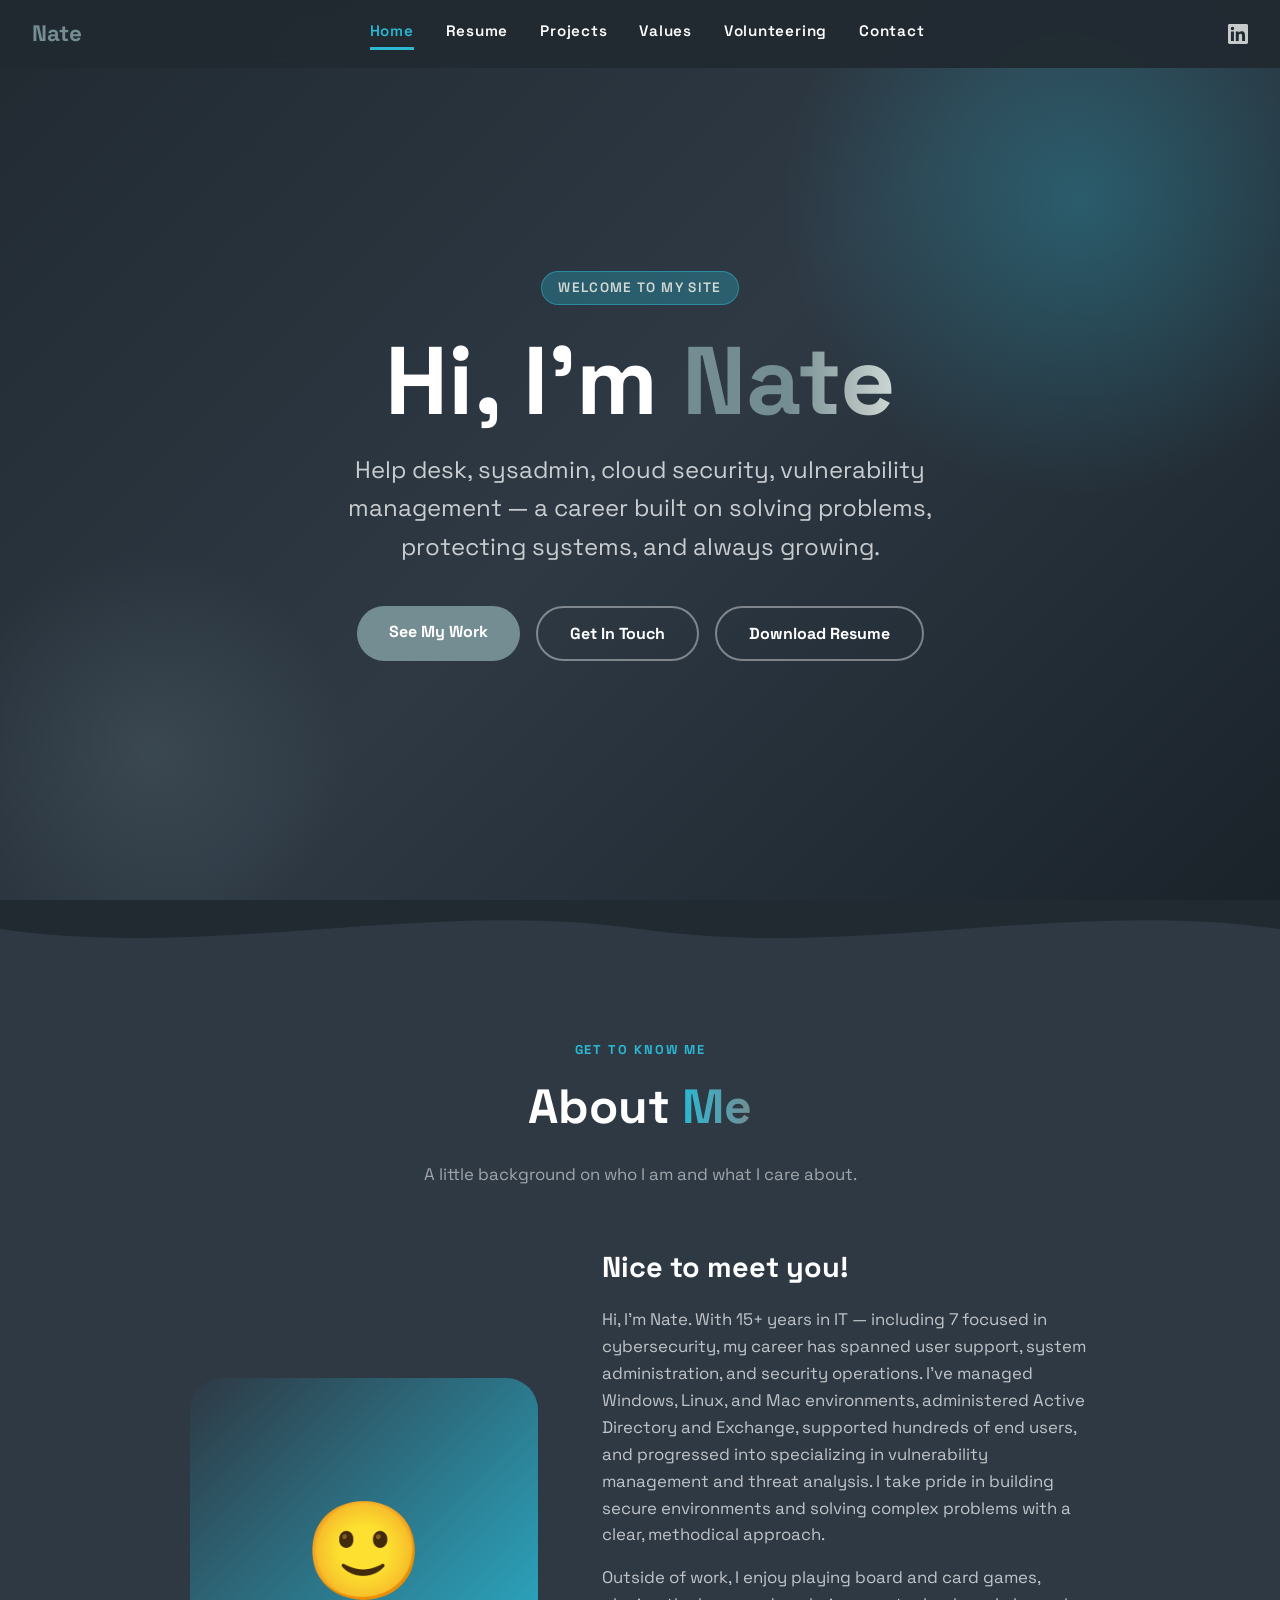
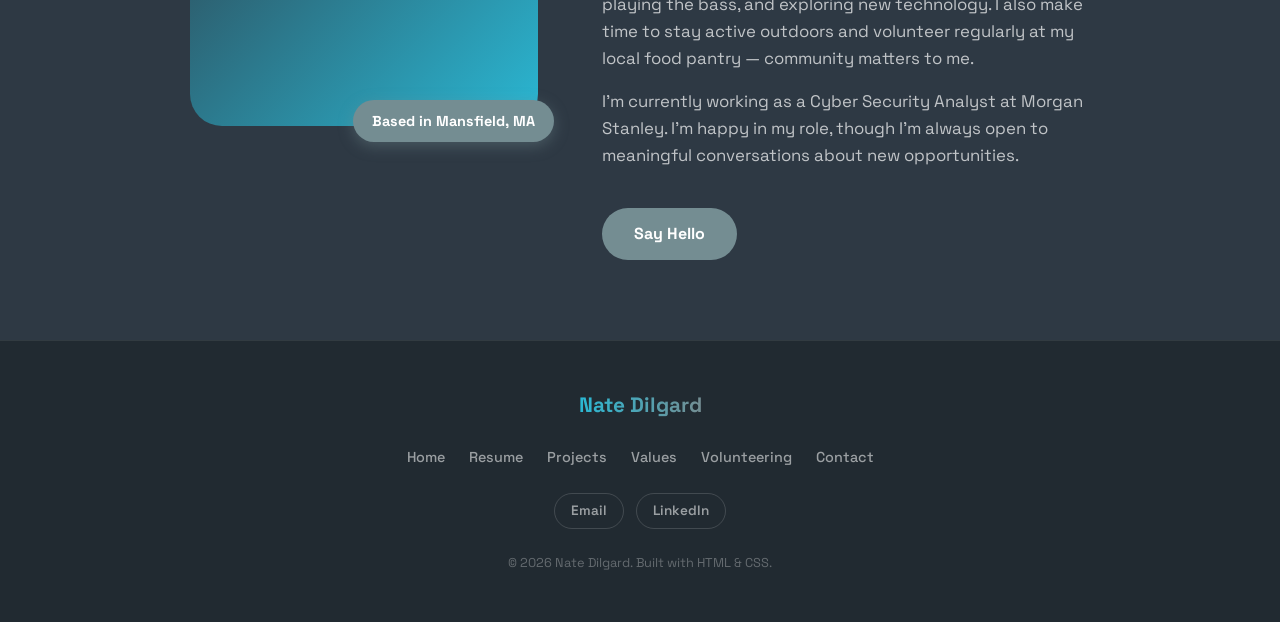
==== index.html @ 58380c32 "Initial commit: personal website Static site (HTML/CSS/JS) with AWS S3 + CloudFront deployment via C" ====
<!DOCTYPE html>
<html lang="en">
<head>
  <meta charset="UTF-8" />
  <meta name="viewport" content="width=device-width, initial-scale=1.0" />
  <title>Nate Dilgard — Personal Website</title>
  <meta name="description" content="Nate Dilgard — Cybersecurity professional with 15+ years in IT and 7 in security. Specializing in vulnerability management, cloud security, and incident response. Based in Mansfield, MA." />
  <meta property="og:type" content="website" />
  <meta property="og:title" content="Nate Dilgard — Cybersecurity Professional" />
  <meta property="og:description" content="15+ years in IT and cybersecurity. Vulnerability management, cloud security, and incident response specialist based in Mansfield, MA." />
  <link rel="icon" type="image/svg+xml" href="favicon.svg" />
  <link rel="stylesheet" href="styles.css" />
</head>
<body>

  <nav>
    <a href="index.html" class="nav-logo">Nate</a>
    <ul class="nav-links">
      <li><a href="index.html" class="active">Home</a></li>
      <li><a href="resume.html">Resume</a></li>
      <li><a href="projects.html">Projects</a></li>
      <li><a href="values.html">Values</a></li>
      <li><a href="volunteering.html">Volunteering</a></li>
      <li><a href="contact.html">Contact</a></li>
    </ul>
    <a href="https://www.linkedin.com/in/nate-dilgard-48466a14/" class="nav-linkedin" target="_blank" rel="noopener noreferrer">
      <svg xmlns="http://www.w3.org/2000/svg" viewBox="0 0 24 24" width="20" height="20" fill="currentColor"><path d="M20.447 20.452h-3.554v-5.569c0-1.328-.027-3.037-1.852-3.037-1.853 0-2.136 1.445-2.136 2.939v5.667H9.351V9h3.414v1.561h.046c.477-.9 1.637-1.85 3.37-1.85 3.601 0 4.267 2.37 4.267 5.455v6.286zM5.337 7.433a2.062 2.062 0 0 1-2.063-2.065 2.064 2.064 0 1 1 2.063 2.065zm1.782 13.019H3.555V9h3.564v11.452zM22.225 0H1.771C.792 0 0 .774 0 1.729v20.542C0 23.227.792 24 1.771 24h20.451C23.2 24 24 23.227 24 22.271V1.729C24 .774 23.2 0 22.222 0h.003z"/></svg>
    </a>
    <button class="nav-hamburger" aria-label="Toggle menu">
      <span></span><span></span><span></span>
    </button>
  </nav>

  <!-- ===================== HERO ===================== -->
  <section id="hero">
    <span class="hero-tag">Welcome to my site</span>

    <h1 class="hero-name">
      Hi, I'm <span>Nate</span>
    </h1>

    <p class="hero-tagline">
      Help desk, sysadmin, cloud security, vulnerability management — a career built on solving problems, protecting systems, and always growing.
    </p>

    <div class="hero-buttons">
      <a href="projects.html" class="btn btn-primary">See My Work</a>
      <a href="contact.html" class="btn btn-secondary">Get In Touch</a>
      <a href="Files/Nathan_Dilgard_Resume.pdf" download class="btn btn-secondary">Download Resume</a>
    </div>
  </section>

  <div class="wave-divider">
    <svg viewBox="0 0 1440 70" preserveAspectRatio="none" xmlns="http://www.w3.org/2000/svg">
      <path d="M0,35 C240,70 480,0 720,35 C960,70 1200,0 1440,35 L1440,70 L0,70 Z" fill="#2E3944"/>
    </svg>
  </div>

  <!-- ===================== ABOUT ===================== -->
  <section id="about">
    <p class="section-label">Get to know me</p>
    <h2 class="section-title">About <span>Me</span></h2>
    <p class="section-subtitle">A little background on who I am and what I care about.</p>

    <div class="about-grid">
      <div class="about-avatar-wrap">
        <div class="about-avatar">🙂</div>
        <div class="about-badge">Based in Mansfield, MA</div>
      </div>

      <div class="about-text">
        <h3>Nice to meet you!</h3>

        <p>
          Hi, I'm Nate. With 15+ years in IT — including 7 focused in cybersecurity, my career has spanned
          user support, system administration, and security operations. I've managed Windows,
          Linux, and Mac environments, administered Active Directory and Exchange, supported
          hundreds of end users, and progressed into specializing in vulnerability management
          and threat analysis. I take pride in building secure environments and solving complex
          problems with a clear, methodical approach.
        </p>
        <p>
          Outside of work, I enjoy playing board and card games, playing the bass, and exploring new
          technology. I also make time to stay active outdoors and volunteer regularly at my
          local food pantry — community matters to me.
        </p>
        <p>
          I'm currently working as a Cyber Security Analyst at Morgan Stanley. I'm happy in
          my role, though I'm always open to meaningful conversations about new opportunities.
        </p>

        <a href="contact.html" class="btn btn-primary" style="margin-top:1.5rem;">Say Hello</a>
      </div>
    </div>
  </section>

  <button class="back-to-top" id="back-to-top" aria-label="Back to top">↑</button>

  <footer>
    <div class="footer-content">
      <a href="index.html" class="footer-brand">Nate Dilgard</a>
      <nav class="footer-nav">
        <a href="index.html">Home</a>
        <a href="resume.html">Resume</a>
        <a href="projects.html">Projects</a>
        <a href="values.html">Values</a>
        <a href="volunteering.html">Volunteering</a>
        <a href="contact.html">Contact</a>
      </nav>
      <div class="footer-social">
        <a href="mailto:ndilgard@gmail.com">Email</a>
        <a href="https://www.linkedin.com/in/nate-dilgard-48466a14/" target="_blank" rel="noopener noreferrer">LinkedIn</a>
      </div>
      <p class="footer-copy">© 2026 Nate Dilgard. Built with HTML &amp; CSS.</p>
    </div>
  </footer>

  <script src="main.js"></script>
</body>
</html>
---- styles.css ----
@import url('https://fonts.googleapis.com/css2?family=Space+Grotesk:wght@300;400;500;600;700&display=swap');

/* ===== BASE ===== */
*, *::before, *::after {
  box-sizing: border-box;
  margin: 0;
  padding: 0;
}

:root {
  --purple:  #2ab8d4;  /* bright teal — primary accent */
  --pink:    #748D92;  /* muted slate    — secondary accent */
  --orange:  #748D92;  /* muted slate    — same as pink */
  --yellow:  #D3D9D4;  /* light gray-green — highlight */
  --dark:    #212A31;  /* very dark blue-gray — backgrounds & text */
  --mid:     #2E3944;  /* dark blue-gray  — gradient midpoints */
  --light:   #f0f2f1;  /* near-white gray-green — page background */
  --surface: #dde0de;  /* soft gray-green — card surfaces */
  --gray:    #6b7280;
  --white:   #ffffff;
}

html {
  scroll-behavior: smooth;
}

body {
  font-family: 'Space Grotesk', system-ui, sans-serif;
  background: var(--dark);
  color: var(--yellow);
  line-height: 1.6;
}

/* ===== PAGE TRANSITION ===== */
body {
  animation: pageFadeIn 0.3s ease;
}

@keyframes pageFadeIn {
  from { opacity: 0; transform: translateY(8px); }
  to   { opacity: 1; transform: translateY(0); }
}

body.page-exit {
  opacity: 0;
  transform: translateY(-8px);
  transition: opacity 0.25s ease, transform 0.25s ease;
}

/* ===== WAVE DIVIDER ===== */
.wave-divider {
  width: 100%;
  overflow: hidden;
  line-height: 0;
  margin-top: -2px;
  background: var(--dark);
}

.wave-divider svg {
  display: block;
  width: 100%;
}

/* ===== LINKEDIN NAV ===== */
.nav-linkedin {
  color: var(--white);
  opacity: 0.75;
  display: flex;
  align-items: center;
  transition: opacity 0.2s, transform 0.2s;
  margin-left: 1rem;
}

.nav-linkedin:hover {
  opacity: 1;
  transform: translateY(-2px);
}

/* ===== ICON COLORS ===== */
.skill-icon i {
  color: var(--purple);
}

/* ===== SCROLL REVEAL ===== */
.reveal {
  opacity: 0;
  transform: translateY(25px);
  transition: opacity 0.6s ease, transform 0.6s ease;
}

.reveal.visible {
  opacity: 1;
  transform: translateY(0);
}

/* ===== NAV ===== */
nav {
  position: fixed;
  top: 0;
  width: 100%;
  background: rgba(33, 42, 49, 0.95);
  backdrop-filter: blur(8px);
  padding: 1rem 2rem;
  display: flex;
  justify-content: space-between;
  align-items: center;
  z-index: 100;
}

.nav-logo {
  font-size: 1.4rem;
  font-weight: 800;
  background: linear-gradient(90deg, var(--pink), var(--orange));
  -webkit-background-clip: text;
  -webkit-text-fill-color: transparent;
  background-clip: text;
  text-decoration: none;
}

.nav-links {
  display: flex;
  gap: 2rem;
  list-style: none;
}

.nav-links a {
  display: inline-block;
  color: var(--white);
  text-decoration: none;
  font-weight: 600;
  font-size: 0.95rem;
  letter-spacing: 0.05em;
  transition: color 0.2s;
}

.nav-links a:hover {
  color: var(--yellow);
}

.nav-links a.active {
  color: var(--purple) !important;
  border-bottom: 3px solid var(--purple) !important;
  padding-bottom: 4px !important;
}

/* ===== HERO ===== */
#hero {
  min-height: 100vh;
  background: linear-gradient(135deg, var(--dark) 0%, var(--mid) 50%, #1a232a 100%);
  display: flex;
  flex-direction: column;
  align-items: center;
  justify-content: center;
  text-align: center;
  padding: 6rem 2rem 4rem;
  position: relative;
  overflow: hidden;
}

#hero::before {
  content: '';
  position: absolute;
  width: 600px;
  height: 600px;
  border-radius: 50%;
  background: radial-gradient(circle, rgba(42,184,212,0.3) 0%, transparent 70%);
  top: -100px;
  right: -100px;
}

#hero::after {
  content: '';
  position: absolute;
  width: 400px;
  height: 400px;
  border-radius: 50%;
  background: radial-gradient(circle, rgba(116,141,146,0.2) 0%, transparent 70%);
  bottom: -50px;
  left: -50px;
}

.hero-tag {
  display: inline-block;
  background: rgba(42,184,212,0.3);
  border: 1px solid rgba(42,184,212,0.5);
  color: var(--yellow);
  padding: 0.35rem 1rem;
  border-radius: 999px;
  font-size: 0.85rem;
  font-weight: 600;
  letter-spacing: 0.1em;
  text-transform: uppercase;
  margin-bottom: 1.5rem;
}

.hero-name {
  font-size: clamp(3rem, 8vw, 6rem);
  font-weight: 900;
  color: var(--white);
  line-height: 1.1;
  margin-bottom: 1rem;
}

.hero-name span {
  background: linear-gradient(90deg, var(--pink), var(--orange), var(--yellow));
  -webkit-background-clip: text;
  -webkit-text-fill-color: transparent;
  background-clip: text;
}

.hero-tagline {
  font-size: clamp(1.1rem, 2.5vw, 1.5rem);
  color: rgba(255,255,255,0.75);
  max-width: 600px;
  margin-bottom: 2.5rem;
}

.hero-buttons {
  display: flex;
  gap: 1rem;
  flex-wrap: wrap;
  justify-content: center;
}

.btn {
  padding: 0.8rem 2rem;
  border-radius: 999px;
  font-weight: 700;
  font-size: 1rem;
  cursor: pointer;
  text-decoration: none;
  transition: transform 0.2s, box-shadow 0.2s;
  display: inline-block;
}

.btn:hover {
  transform: translateY(-2px);
  box-shadow: 0 8px 25px rgba(0,0,0,0.2);
}

.btn-primary {
  background: linear-gradient(135deg, var(--pink), var(--orange));
  color: var(--white);
  border: none;
}

.btn-secondary {
  background: transparent;
  color: var(--white);
  border: 2px solid rgba(255,255,255,0.4);
}

.btn-secondary:hover {
  border-color: var(--white);
}

/* ===== SECTIONS SHARED ===== */
section {
  padding: 5rem 2rem;
}

.section-label {
  text-align: center;
  font-size: 0.8rem;
  font-weight: 700;
  letter-spacing: 0.15em;
  text-transform: uppercase;
  color: var(--purple);
  margin-bottom: 0.5rem;
}

.section-title {
  text-align: center;
  font-size: clamp(2rem, 4vw, 3rem);
  font-weight: 900;
  color: var(--white);
  margin-bottom: 1rem;
}

.section-title span {
  background: linear-gradient(90deg, var(--purple), var(--pink));
  -webkit-background-clip: text;
  -webkit-text-fill-color: transparent;
  background-clip: text;
}

.section-subtitle {
  text-align: center;
  color: rgba(255,255,255,0.55);
  max-width: 550px;
  margin: 0 auto 3.5rem;
  font-size: 1.05rem;
}

/* ===== ABOUT ===== */
#about {
  background: var(--mid);
}

.about-grid {
  max-width: 900px;
  margin: 0 auto;
  display: grid;
  grid-template-columns: 1fr 1.4fr;
  gap: 4rem;
  align-items: center;
}

.about-avatar-wrap {
  position: relative;
}

.about-avatar {
  width: 100%;
  aspect-ratio: 1;
  border-radius: 2rem;
  background: linear-gradient(135deg, var(--mid), var(--purple));
  display: flex;
  align-items: center;
  justify-content: center;
  font-size: 6rem;
}

.about-badge {
  position: absolute;
  bottom: -1rem;
  right: -1rem;
  background: var(--orange);
  color: var(--white);
  padding: 0.6rem 1.2rem;
  border-radius: 999px;
  font-weight: 800;
  font-size: 0.9rem;
  box-shadow: 0 4px 15px rgba(116,141,146,0.4);
}

.about-text h3 {
  font-size: 1.8rem;
  font-weight: 800;
  margin-bottom: 1rem;
  color: var(--white);
}

.about-text p {
  color: rgba(255,255,255,0.7);
  margin-bottom: 1rem;
  font-size: 1.05rem;
}

/* ===== SKILLS ===== */
#skills {
  background: var(--dark);
}

.page-quote {
  max-width: 680px;
  margin: 3rem auto 0;
  padding: 2rem 2.5rem;
  border-left: 4px solid var(--rust);
  background: rgba(255,255,255,0.03);
  border-radius: 0 0.5rem 0.5rem 0;
  text-align: left;
}
.page-quote p {
  font-size: 1.15rem;
  font-style: italic;
  color: rgba(255,255,255,0.85);
  margin: 0 0 0.75rem;
  line-height: 1.7;
}
.page-quote cite {
  font-size: 0.85rem;
  color: rgba(255,255,255,0.45);
  font-style: normal;
}

.skills-grid {
  max-width: 900px;
  margin: 0 auto;
  display: grid;
  grid-template-columns: repeat(auto-fit, minmax(250px, 1fr));
  gap: 1.5rem;
}

.skill-card {
  background: rgba(255,255,255,0.05);
  border-radius: 1.25rem;
  padding: 1.75rem;
  box-shadow: 0 2px 15px rgba(0,0,0,0.2);
  transition: transform 0.2s, box-shadow 0.2s;
  border-top: 4px solid transparent;
  border: 1px solid rgba(255,255,255,0.08);
  border-top: 4px solid transparent;
}

.skill-card:nth-child(1) { border-top-color: var(--purple); }
.skill-card:nth-child(2) { border-top-color: var(--pink); }
.skill-card:nth-child(3) { border-top-color: var(--orange); }
.skill-card:nth-child(4) { border-top-color: var(--yellow); }

.skill-card:hover {
  transform: translateY(-4px);
  box-shadow: 0 8px 30px rgba(42,184,212,0.25), 0 0 20px rgba(42,184,212,0.12);
}

.skill-icon {
  font-size: 2.2rem;
  margin-bottom: 0.75rem;
}

.skill-card h3 {
  font-size: 1.1rem;
  font-weight: 800;
  margin-bottom: 0.5rem;
  color: var(--white);
}

.skill-card p {
  color: rgba(255,255,255,0.6);
  font-size: 0.9rem;
}

/* ===== PROJECTS ===== */
#projects {
  background: var(--dark);
}

#projects .section-label {
  color: var(--pink);
}

#projects .section-title {
  color: var(--white);
}

#projects .section-subtitle {
  color: rgba(255,255,255,0.55);
}

.projects-grid {
  max-width: 960px;
  margin: 0 auto;
  display: grid;
  grid-template-columns: repeat(auto-fit, minmax(280px, 1fr));
  gap: 1.5rem;
}

.projects-wrap {
  max-width: 960px;
  margin: 0 auto;
}

.projects-category {
  font-size: 0.8rem;
  font-weight: 700;
  letter-spacing: 0.12em;
  text-transform: uppercase;
  color: var(--pink);
  margin: 2.5rem 0 1rem;
  padding-bottom: 0.4rem;
  border-bottom: 1px solid rgba(255,255,255,0.1);
}

.projects-category:first-child {
  margin-top: 0;
}

.projects-wrap .projects-grid {
  max-width: 100%;
  margin: 0 0 1rem;
}

.project-card {
  background: rgba(255,255,255,0.05);
  border: 1px solid rgba(255,255,255,0.1);
  border-radius: 1.25rem;
  padding: 2rem;
  transition: transform 0.2s, background 0.2s;
}

.project-card:hover {
  transform: translateY(-4px);
  background: rgba(255,255,255,0.08);
  box-shadow: 0 8px 30px rgba(42,184,212,0.5), 0 0 25px rgba(42,184,212,0.25);
}

.project-emoji {
  font-size: 2.5rem;
  margin-bottom: 1rem;
}

.project-card h3 {
  color: var(--white);
  font-size: 1.2rem;
  font-weight: 800;
  margin-bottom: 0.5rem;
}

.project-card p {
  color: rgba(255,255,255,0.6);
  font-size: 0.9rem;
  margin-bottom: 1.25rem;
}

.project-tag {
  display: inline-block;
  background: rgba(42,184,212,0.25);
  color: #D3D9D4;
  padding: 0.25rem 0.75rem;
  border-radius: 999px;
  font-size: 0.78rem;
  font-weight: 600;
  margin-right: 0.4rem;
  margin-bottom: 0.4rem;
}

/* ===== CONTACT ===== */
#contact {
  background: var(--mid);
}

.contact-wrap {
  max-width: 650px;
  margin: 0 auto;
}

.contact-form {
  display: flex;
  flex-direction: column;
  gap: 1.25rem;
}

.form-row {
  display: grid;
  grid-template-columns: 1fr 1fr;
  gap: 1.25rem;
}

.form-group {
  display: flex;
  flex-direction: column;
  gap: 0.4rem;
}

.form-group label {
  font-weight: 700;
  font-size: 0.9rem;
  color: var(--yellow);
}

.form-group input,
.form-group textarea {
  padding: 0.85rem 1rem;
  border: 2px solid rgba(255,255,255,0.15);
  border-radius: 0.75rem;
  font-size: 1rem;
  font-family: inherit;
  color: var(--white);
  background: rgba(255,255,255,0.05);
  transition: border-color 0.2s;
  outline: none;
}

.form-group input:focus,
.form-group textarea:focus {
  border-color: var(--purple);
}

.form-group textarea {
  resize: vertical;
  min-height: 130px;
}

.contact-social {
  margin-top: 3rem;
  text-align: center;
}

.contact-social p {
  color: rgba(255,255,255,0.55);
  margin-bottom: 1rem;
  font-size: 0.95rem;
}

.social-links {
  display: flex;
  justify-content: center;
  gap: 1rem;
  flex-wrap: wrap;
}

.social-link {
  display: flex;
  align-items: center;
  gap: 0.4rem;
  padding: 0.6rem 1.2rem;
  border-radius: 999px;
  font-weight: 700;
  font-size: 0.9rem;
  text-decoration: none;
  transition: transform 0.2s, box-shadow 0.2s;
}

.form-status {
  font-size: 0.95rem;
  font-weight: 600;
  min-height: 1.4rem;
}

.form-status--success { color: #2ab8d4; }
.form-status--error   { color: #748D92; }

.social-link:hover {
  transform: translateY(-2px);
  box-shadow: 0 4px 15px rgba(0,0,0,0.15);
}

.social-link.email    { background: rgba(255,255,255,0.08); color: var(--yellow); }
.social-link.linkedin { background: rgba(42,184,212,0.35); color: var(--yellow); }
.social-link.github   { background: rgba(255,255,255,0.08); color: var(--yellow); }

/* ===== RESUME ===== */
.resume-wrap {
  display: flex;
  flex-direction: column;
  gap: 2.5rem;
  max-width: 860px;
  margin: 0 auto;
}

.resume-block-title {
  font-size: 1.2rem;
  font-weight: 700;
  color: var(--purple);
  border-bottom: 2px solid var(--purple);
  padding-bottom: 0.4rem;
  margin-bottom: 1.2rem;
}

.resume-entry {
  margin-bottom: 1.4rem;
}

.resume-entry-header {
  display: flex;
  justify-content: space-between;
  align-items: baseline;
  flex-wrap: wrap;
  gap: 0.5rem;
}

.resume-entry-header strong {
  font-size: 1rem;
  color: var(--white);
}

.resume-date {
  font-size: 0.85rem;
  color: rgba(255,255,255,0.5);
  white-space: nowrap;
}

.resume-company {
  font-size: 0.9rem;
  color: rgba(255,255,255,0.5);
  margin-bottom: 0.5rem;
}

.resume-entry ul {
  margin: 0.4rem 0 0 1.2rem;
  padding: 0;
  color: rgba(255,255,255,0.65);
  font-size: 0.95rem;
  line-height: 1.7;
}

.resume-certs {
  list-style: none;
  margin: 0;
  padding: 0;
  display: grid;
  grid-template-columns: repeat(auto-fill, minmax(280px, 1fr));
  gap: 0.6rem;
}

.resume-certs li {
  display: flex;
  justify-content: space-between;
  background: rgba(255,255,255,0.05);
  border: 1px solid rgba(255,255,255,0.08);
  border-radius: 8px;
  padding: 0.5rem 0.9rem;
  font-size: 0.9rem;
}

.cert-name { color: var(--yellow); font-weight: 500; }
.cert-date { color: rgba(255,255,255,0.5); }
.cert-issuer { color: rgba(255,255,255,0.5); }

.skills-tags {
  display: flex;
  flex-wrap: wrap;
  gap: 0.5rem;
}

/* ===== EXPERIENCE TIMELINE ===== */
.experience-timeline {
  position: relative;
  max-width: 900px;
  margin: 0 auto;
}

.experience-timeline::before {
  content: '';
  position: absolute;
  left: 50%;
  transform: translateX(-50%);
  top: 0;
  bottom: 0;
  width: 2px;
  background: linear-gradient(to bottom, var(--purple), var(--mid));
  border-radius: 2px;
}

.exp-entry {
  position: relative;
  width: 50%;
  margin-bottom: 2.5rem;
}

.exp-entry--left {
  padding-right: 2.5rem;
}

.exp-entry--right {
  padding-left: 2.5rem;
  margin-left: 50%;
}

.exp-dot {
  position: absolute;
  top: 1.5rem;
  width: 14px;
  height: 14px;
  border-radius: 50%;
  background: var(--purple);
  border: 2px solid var(--white);
  box-shadow: 0 0 0 2px var(--purple);
  z-index: 1;
}

.exp-entry--left .exp-dot { right: -7px; }
.exp-entry--right .exp-dot { left: -7px; }

.exp-card {
  background: rgba(255,255,255,0.05);
  border: 1px solid rgba(255,255,255,0.08);
  border-radius: 1rem;
  padding: 1.25rem 1.5rem;
  border-top: 3px solid var(--purple);
  transition: transform 0.2s, box-shadow 0.2s;
}

.exp-card:hover {
  transform: translateY(-2px);
  box-shadow: 0 6px 20px rgba(0,0,0,0.08);
}

.exp-card h3 {
  font-size: 1rem;
  font-weight: 800;
  color: var(--white);
  margin-bottom: 0.2rem;
}

.exp-card-company {
  font-size: 0.85rem;
  color: var(--purple);
  font-weight: 600;
  margin-bottom: 0.2rem;
}

.exp-card-note {
  font-size: 0.78rem;
  color: rgba(255,255,255,0.4);
  font-style: italic;
  margin-bottom: 0.3rem;
}

.exp-card-date {
  display: inline-block;
  font-size: 0.78rem;
  color: rgba(255,255,255,0.6);
  background: rgba(42,184,212,0.1);
  padding: 0.15rem 0.6rem;
  border-radius: 999px;
  margin-bottom: 0.75rem;
}

.exp-card ul {
  margin: 0 0 0 1rem;
  padding: 0;
  color: rgba(255,255,255,0.6);
  font-size: 0.88rem;
  line-height: 1.7;
}

@media (max-width: 640px) {
  .experience-timeline::before { left: 0.45rem; }
  .exp-entry,
  .exp-entry--right {
    width: 100%;
    margin-left: 0;
    padding-left: 2rem;
    padding-right: 0;
  }
  .exp-entry--left .exp-dot,
  .exp-entry--right .exp-dot {
    left: -1.68rem;
    right: auto;
  }
}

/* ===== VOLUNTEERING ===== */
#volunteering {
  background: var(--dark);
}

.volunteer-timeline {
  max-width: 760px;
  margin: 0 auto;
  position: relative;
  padding-left: 2rem;
}

.volunteer-timeline::before {
  content: '';
  position: absolute;
  left: 0.45rem;
  top: 0.5rem;
  bottom: 0.5rem;
  width: 2px;
  background: linear-gradient(to bottom, var(--purple), var(--mid));
  border-radius: 2px;
}

.volunteer-entry {
  position: relative;
  margin-bottom: 2rem;
}

.volunteer-entry:last-child {
  margin-bottom: 0;
}

.volunteer-dot {
  position: absolute;
  left: -1.68rem;
  top: 1.1rem;
  width: 14px;
  height: 14px;
  border-radius: 50%;
  background: var(--purple);
  border: 2px solid var(--white);
  box-shadow: 0 0 0 2px var(--purple);
}

.volunteer-dot--active {
  background: var(--pink);
  box-shadow: 0 0 0 2px var(--pink);
}

.volunteer-card {
  background: rgba(255,255,255,0.05);
  border: 1px solid rgba(255,255,255,0.08);
  border-radius: 1rem;
  padding: 1.25rem 1.5rem;
  border-left: 3px solid var(--purple);
}

.volunteer-header {
  display: flex;
  justify-content: space-between;
  align-items: flex-start;
  flex-wrap: wrap;
  gap: 0.5rem;
  margin-bottom: 0.6rem;
}

.volunteer-org {
  display: block;
  font-size: 1rem;
  color: var(--white);
}

.volunteer-role {
  display: block;
  font-size: 0.85rem;
  color: rgba(255,255,255,0.55);
  margin-top: 0.1rem;
}

.volunteer-card p {
  font-size: 0.95rem;
  color: rgba(255,255,255,0.65);
  margin-bottom: 0.75rem;
  line-height: 1.6;
}

.volunteer-tag {
  display: inline-block;
  background: rgba(42,184,212,0.15);
  color: var(--mid);
  padding: 0.2rem 0.65rem;
  border-radius: 999px;
  font-size: 0.78rem;
  font-weight: 600;
}

/* ===== BACK TO TOP ===== */
.back-to-top {
  position: fixed;
  bottom: 2rem;
  right: 2rem;
  width: 44px;
  height: 44px;
  border-radius: 50%;
  background: var(--purple);
  color: var(--white);
  border: none;
  cursor: pointer;
  font-size: 1.2rem;
  display: flex;
  align-items: center;
  justify-content: center;
  opacity: 0;
  transform: translateY(10px);
  transition: opacity 0.3s, transform 0.3s, background 0.2s;
  z-index: 99;
  box-shadow: 0 4px 15px rgba(42,184,212,0.3);
}

.back-to-top.visible {
  opacity: 1;
  transform: translateY(0);
}

.back-to-top:hover {
  background: var(--mid);
  transform: translateY(-2px);
}

/* ===== HAMBURGER MENU ===== */
.nav-hamburger {
  display: none;
  flex-direction: column;
  gap: 5px;
  cursor: pointer;
  background: none;
  border: none;
  padding: 4px;
  margin-left: 1rem;
}

.nav-hamburger span {
  display: block;
  width: 24px;
  height: 2px;
  background: var(--white);
  border-radius: 2px;
  transition: transform 0.3s, opacity 0.3s;
}

.nav-hamburger.open span:nth-child(1) { transform: translateY(7px) rotate(45deg); }
.nav-hamburger.open span:nth-child(2) { opacity: 0; }
.nav-hamburger.open span:nth-child(3) { transform: translateY(-7px) rotate(-45deg); }

/* ===== FOOTER ===== */
footer {
  background: var(--dark);
  border-top: 1px solid rgba(255,255,255,0.08);
  padding: 3rem 2rem;
  font-size: 0.9rem;
}

.footer-content {
  max-width: 960px;
  margin: 0 auto;
  display: flex;
  flex-direction: column;
  align-items: center;
  gap: 1.5rem;
}

.footer-brand {
  font-size: 1.3rem;
  font-weight: 800;
  background: linear-gradient(90deg, var(--purple), var(--pink));
  -webkit-background-clip: text;
  -webkit-text-fill-color: transparent;
  background-clip: text;
  text-decoration: none;
}

.footer-nav {
  display: flex;
  flex-wrap: wrap;
  justify-content: center;
  gap: 1.5rem;
  position: static;
  width: auto;
  background: none;
  backdrop-filter: none;
  padding: 0;
  z-index: auto;
}

.footer-nav a {
  color: rgba(255,255,255,0.55);
  text-decoration: none;
  font-size: 0.9rem;
  font-weight: 500;
  transition: color 0.2s;
}

.footer-nav a:hover { color: var(--yellow); }

.footer-social {
  display: flex;
  gap: 0.75rem;
}

.footer-social a {
  color: rgba(255,255,255,0.55);
  text-decoration: none;
  font-weight: 600;
  font-size: 0.85rem;
  padding: 0.4rem 1rem;
  border: 1px solid rgba(255,255,255,0.15);
  border-radius: 999px;
  transition: color 0.2s, border-color 0.2s;
}

.footer-social a:hover {
  color: var(--yellow);
  border-color: var(--yellow);
}

.footer-copy {
  font-size: 0.8rem;
  color: rgba(255,255,255,0.3);
  margin: 0;
}

/* ===== RESPONSIVE ===== */
@media (max-width: 768px) {
  .nav-hamburger { display: flex; }
  .nav-links {
    display: none;
    position: absolute;
    top: 100%;
    left: 0;
    right: 0;
    background: rgba(33,42,49,0.98);
    flex-direction: column;
    padding: 1rem 2rem 1.5rem;
    gap: 1rem;
    backdrop-filter: blur(8px);
  }
  .nav-links.open { display: flex; }
  .nav-linkedin { display: none; }
}

@media (max-width: 640px) {
  .about-grid { grid-template-columns: 1fr; }
  .form-row   { grid-template-columns: 1fr; }
}
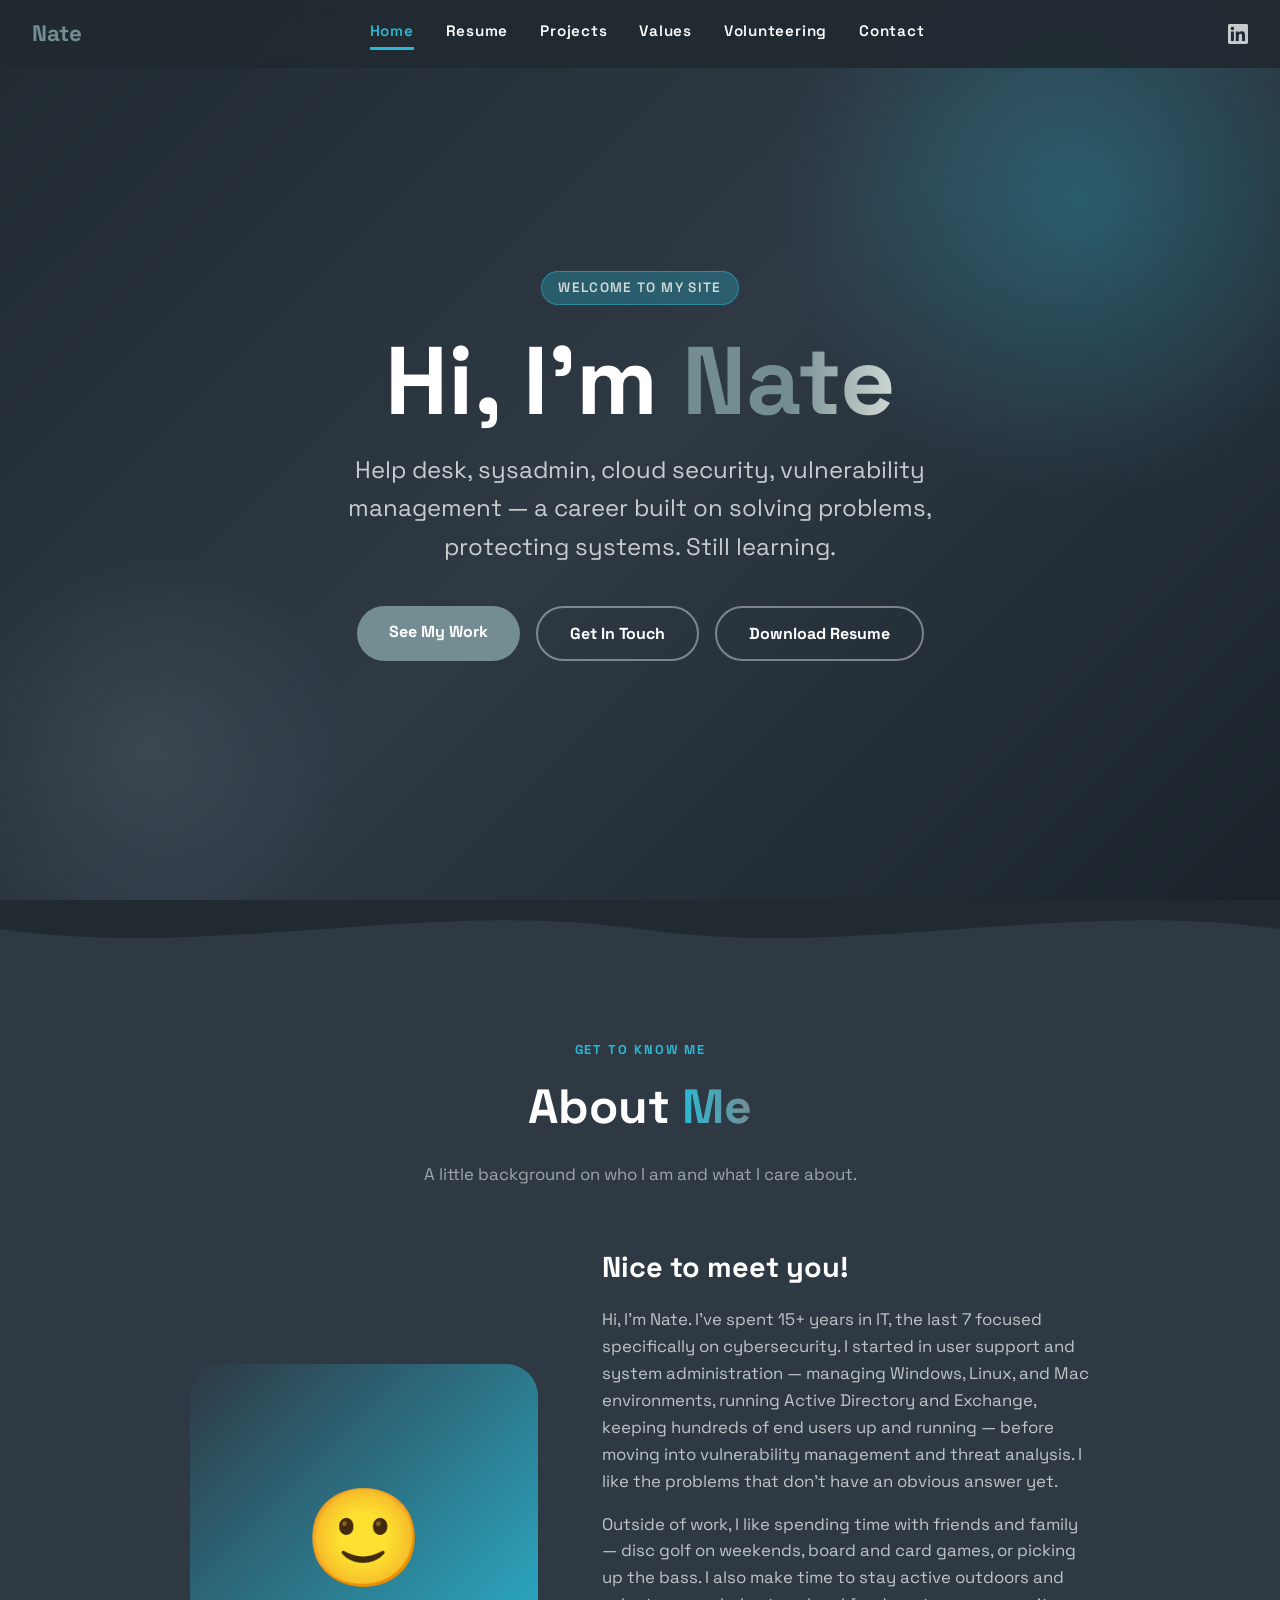
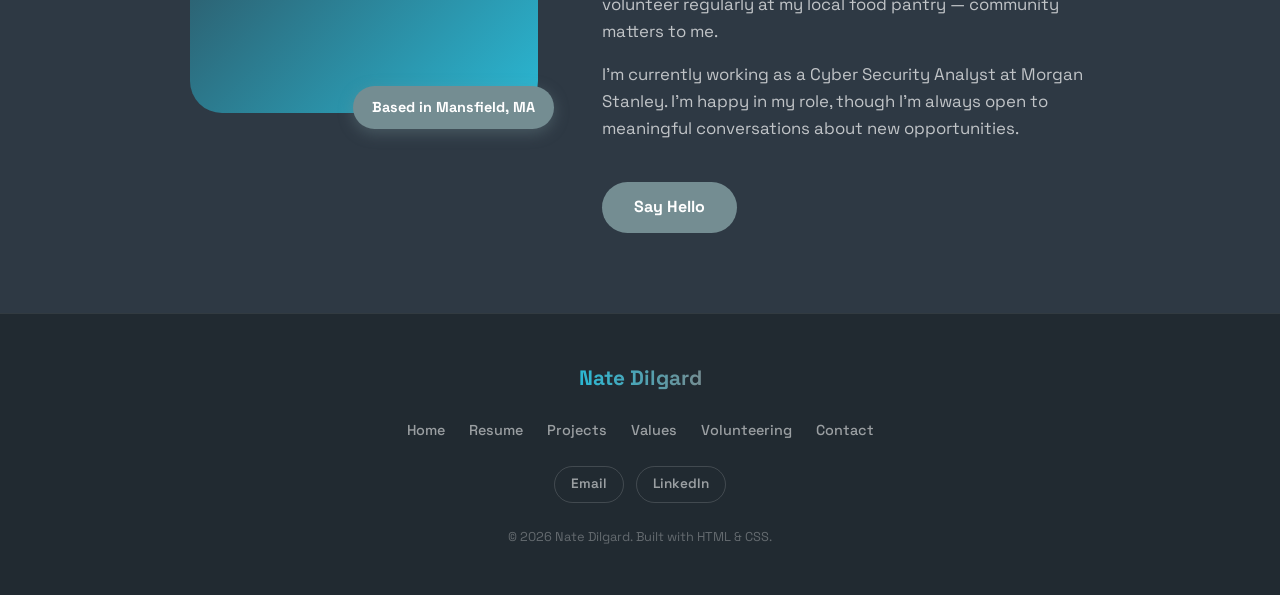
==== commit 89b63157: "Humanize hero/about/values copy to remove AI-writing tells Fixed 6 rule-of-three list patterns, 2 ne" ====
--- a/index.html
+++ b/index.html
@@ -40,7 +40,7 @@
     </h1>
 
     <p class="hero-tagline">
-      Help desk, sysadmin, cloud security, vulnerability management — a career built on solving problems, protecting systems, and always growing.
+      Help desk, sysadmin, cloud security, vulnerability management — a career built on solving problems, protecting systems. Still learning.
     </p>
 
     <div class="hero-buttons">
@@ -72,17 +72,16 @@
         <h3>Nice to meet you!</h3>
 
         <p>
-          Hi, I'm Nate. With 15+ years in IT — including 7 focused in cybersecurity, my career has spanned
-          user support, system administration, and security operations. I've managed Windows,
-          Linux, and Mac environments, administered Active Directory and Exchange, supported
-          hundreds of end users, and progressed into specializing in vulnerability management
-          and threat analysis. I take pride in building secure environments and solving complex
-          problems with a clear, methodical approach.
+          Hi, I'm Nate. I've spent 15+ years in IT, the last 7 focused specifically on
+          cybersecurity. I started in user support and system administration — managing
+          Windows, Linux, and Mac environments, running Active Directory and Exchange, keeping
+          hundreds of end users up and running — before moving into vulnerability management
+          and threat analysis. I like the problems that don't have an obvious answer yet.
         </p>
         <p>
-          Outside of work, I enjoy playing board and card games, playing the bass, and exploring new
-          technology. I also make time to stay active outdoors and volunteer regularly at my
-          local food pantry — community matters to me.
+          Outside of work, I like spending time with friends and family — disc golf on weekends,
+          board and card games, or picking up the bass. I also make time to stay active outdoors
+          and volunteer regularly at my local food pantry — community matters to me.
         </p>
         <p>
           I'm currently working as a Cyber Security Analyst at Morgan Stanley. I'm happy in
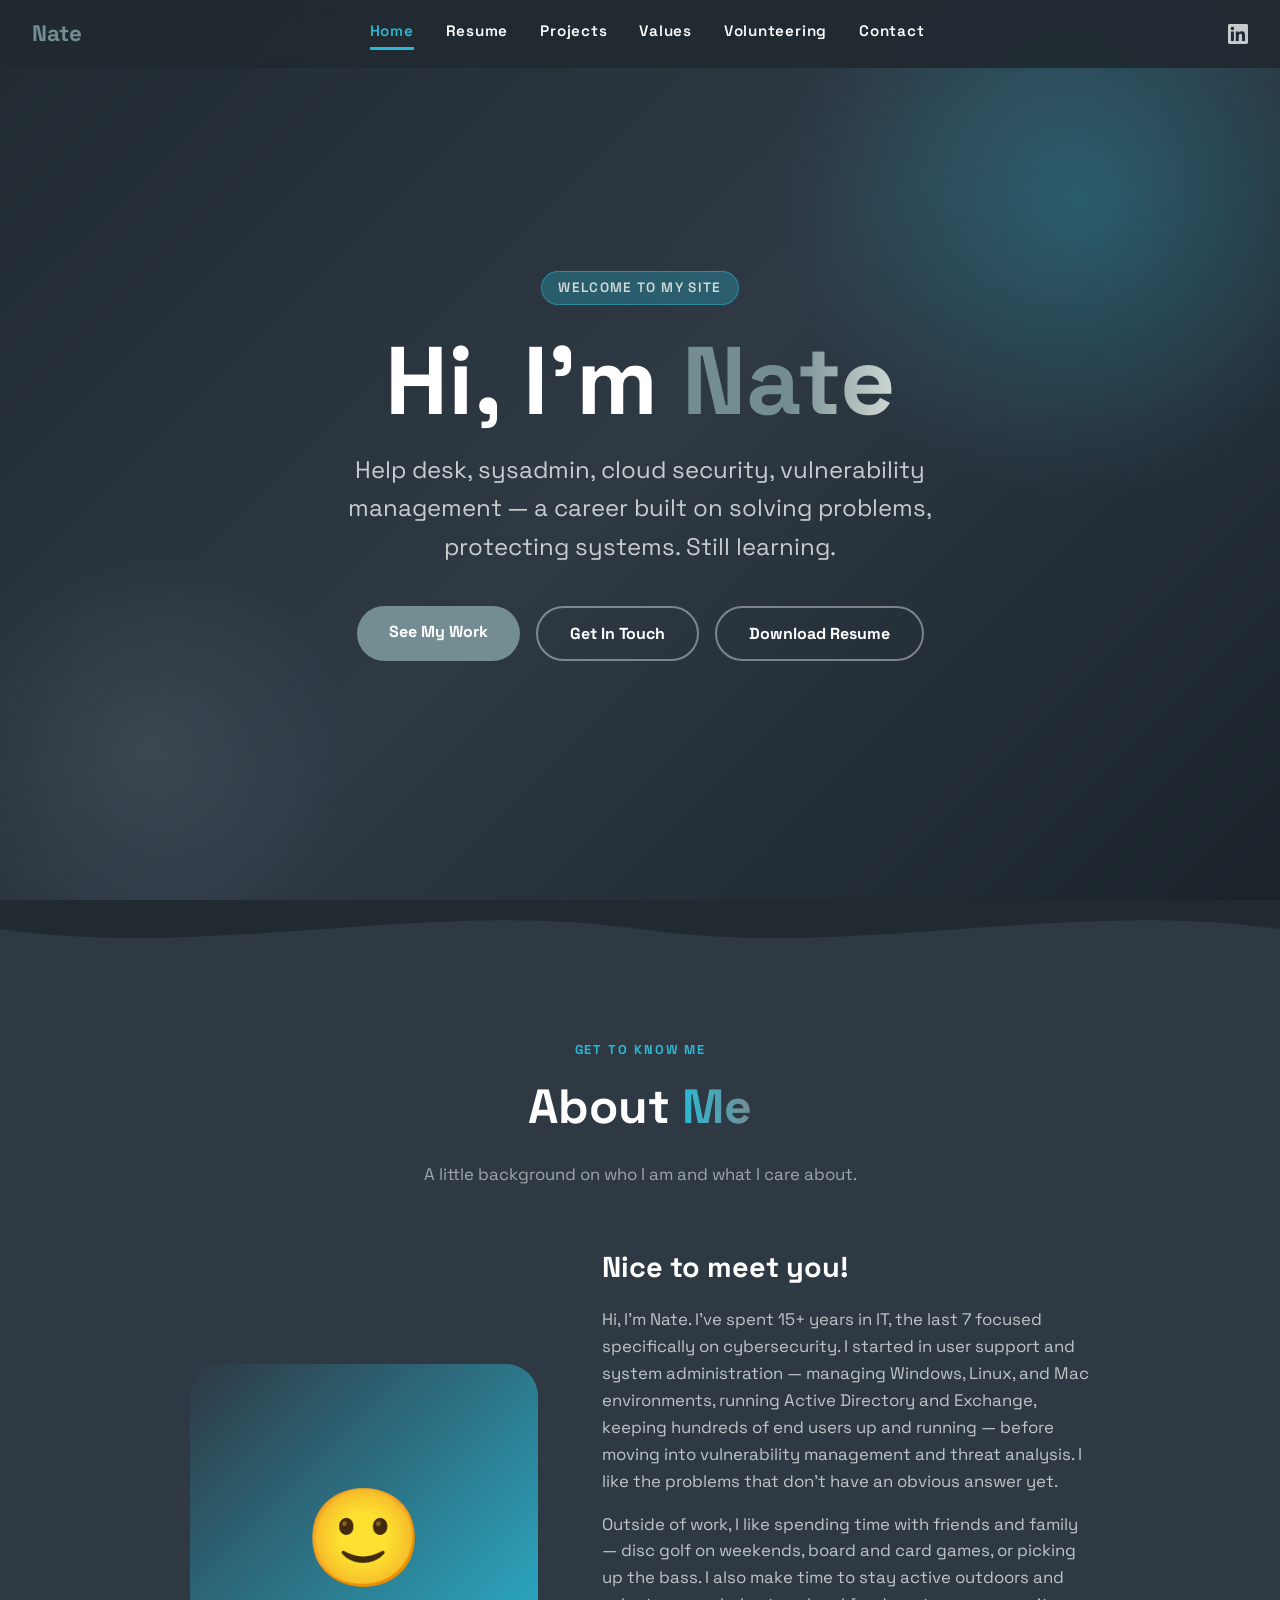
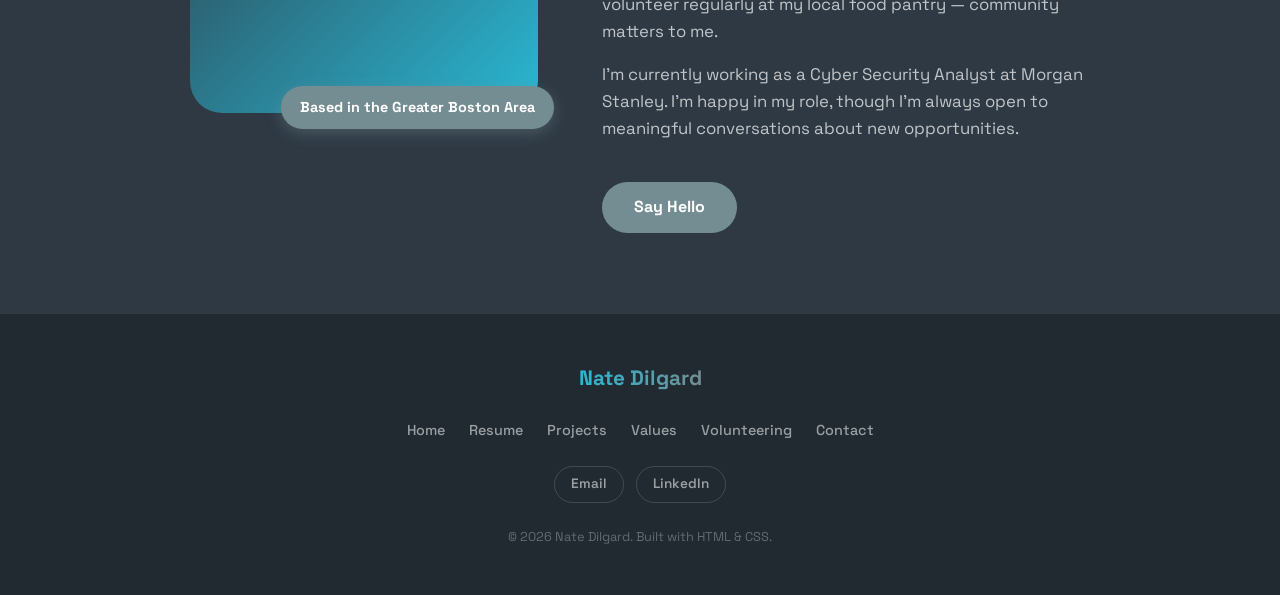
==== commit 96512324: "Generalize location from Mansfield, MA to Greater Boston area More recognizable to recruiters, consi" ====
--- a/index.html
+++ b/index.html
@@ -4,10 +4,10 @@
   <meta charset="UTF-8" />
   <meta name="viewport" content="width=device-width, initial-scale=1.0" />
   <title>Nate Dilgard — Personal Website</title>
-  <meta name="description" content="Nate Dilgard — Cybersecurity professional with 15+ years in IT and 7 in security. Specializing in vulnerability management, cloud security, and incident response. Based in Mansfield, MA." />
+  <meta name="description" content="Nate Dilgard — Cybersecurity professional with 15+ years in IT and 7 in security. Specializing in vulnerability management, cloud security, and incident response. Based in the Greater Boston area." />
   <meta property="og:type" content="website" />
   <meta property="og:title" content="Nate Dilgard — Cybersecurity Professional" />
-  <meta property="og:description" content="15+ years in IT and cybersecurity. Vulnerability management, cloud security, and incident response specialist based in Mansfield, MA." />
+  <meta property="og:description" content="15+ years in IT and cybersecurity. Vulnerability management, cloud security, and incident response specialist based in the Greater Boston area." />
   <link rel="icon" type="image/svg+xml" href="favicon.svg" />
   <link rel="stylesheet" href="styles.css" />
 </head>
@@ -65,7 +65,7 @@
     <div class="about-grid">
       <div class="about-avatar-wrap">
         <div class="about-avatar">🙂</div>
-        <div class="about-badge">Based in Mansfield, MA</div>
+        <div class="about-badge">Based in the Greater Boston Area</div>
       </div>
 
       <div class="about-text">
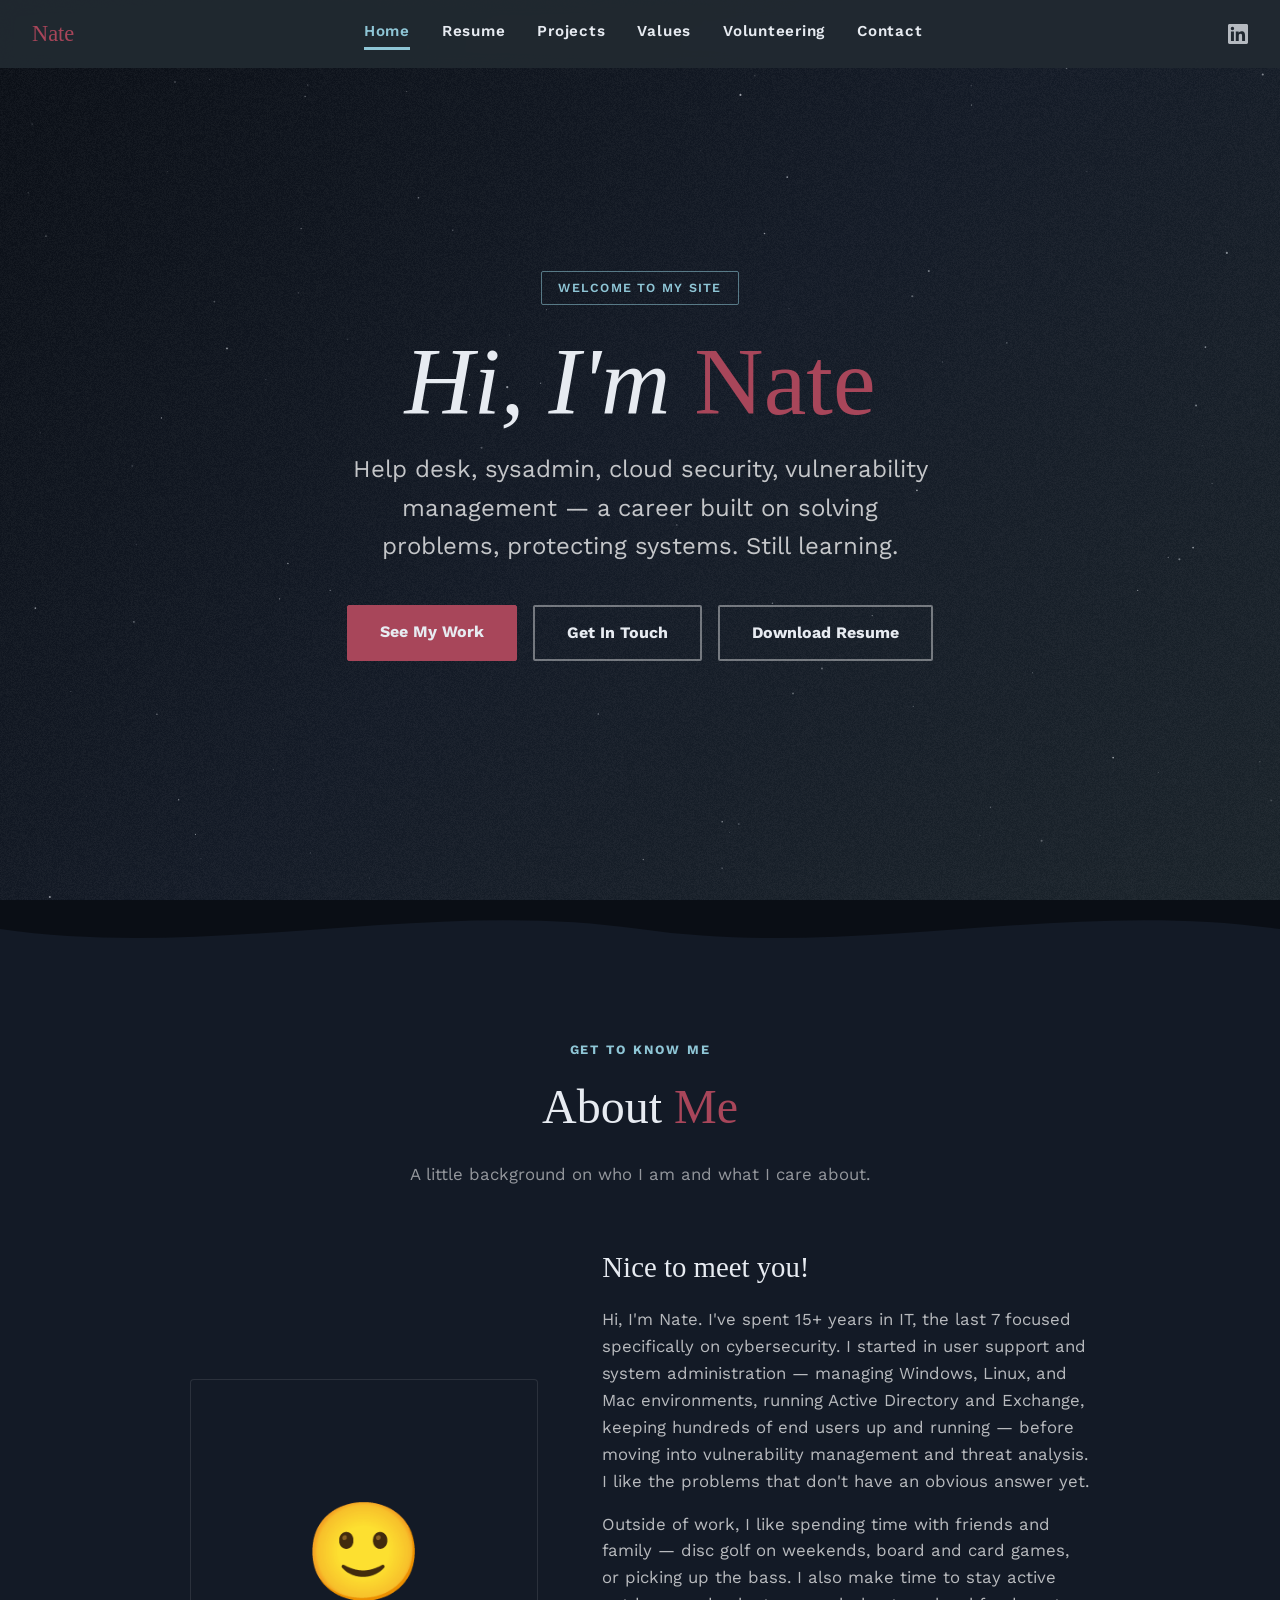
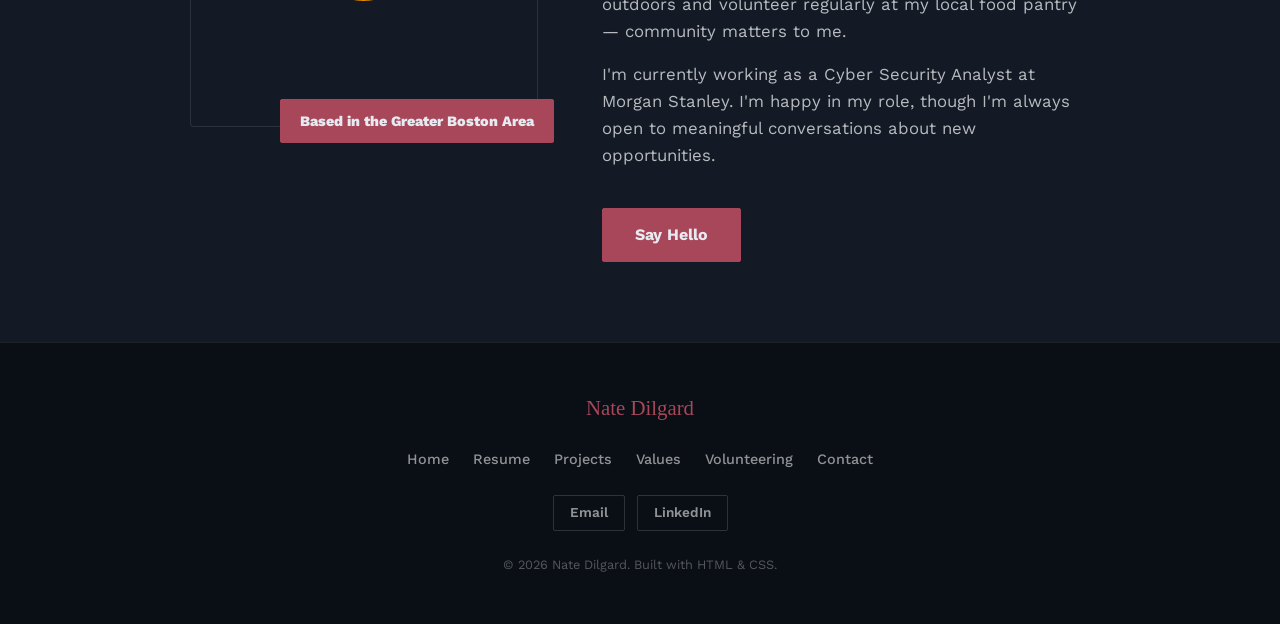
==== commit db941e78: "Snapshot uncommitted site edits before OS reinstall Co-Authored-By: Claude Sonnet 5 <noreply@anthrop" ====
--- a/index.html
+++ b/index.html
@@ -33,6 +33,7 @@
 
   <!-- ===================== HERO ===================== -->
   <section id="hero">
+    <canvas id="hero-texture" aria-hidden="true"></canvas>
     <span class="hero-tag">Welcome to my site</span>
 
     <h1 class="hero-name">
@@ -52,7 +53,7 @@
 
   <div class="wave-divider">
     <svg viewBox="0 0 1440 70" preserveAspectRatio="none" xmlns="http://www.w3.org/2000/svg">
-      <path d="M0,35 C240,70 480,0 720,35 C960,70 1200,0 1440,35 L1440,70 L0,70 Z" fill="#2E3944"/>
+      <path d="M0,35 C240,70 480,0 720,35 C960,70 1200,0 1440,35 L1440,70 L0,70 Z" fill="#131a26"/>
     </svg>
   </div>
 
--- a/styles.css
+++ b/styles.css
@@ -1,4 +1,4 @@
-@import url('https://fonts.googleapis.com/css2?family=Space+Grotesk:wght@300;400;500;600;700&display=swap');
+@import url('https://fonts.googleapis.com/css2?family=IM+Fell+English:ital@0;1&family=Work+Sans:wght@400;500;600;700&display=swap');
 
 /* ===== BASE ===== */
 *, *::before, *::after {
@@ -8,16 +8,16 @@
 }
 
 :root {
-  --purple:  #2ab8d4;  /* bright teal — primary accent */
-  --pink:    #748D92;  /* muted slate    — secondary accent */
-  --orange:  #748D92;  /* muted slate    — same as pink */
-  --yellow:  #D3D9D4;  /* light gray-green — highlight */
-  --dark:    #212A31;  /* very dark blue-gray — backgrounds & text */
-  --mid:     #2E3944;  /* dark blue-gray  — gradient midpoints */
-  --light:   #f0f2f1;  /* near-white gray-green — page background */
-  --surface: #dde0de;  /* soft gray-green — card surfaces */
-  --gray:    #6b7280;
-  --white:   #ffffff;
+  /* "Deep Field" — void-black with one cold accent and a dying-star red held in reserve */
+  --purple:  #8fc6d6;  /* pale signal cyan — primary accent */
+  --wine:    #a8465a;  /* dying-star red — secondary accent */
+  --yellow:  #ccd3de;  /* soft starlight gray-blue — body text */
+  --dark:    #0a0e15;  /* void black — backgrounds */
+  --mid:     #131a26;  /* void mid-tone — gradient midpoints */
+  --light:   #eef1f5;  /* near-white starlight — reserved for a future light mode */
+  --surface: #1a2130;  /* void surface — reserved for a future light mode */
+  --gray:    #6d7891;
+  --white:   #e7ebf1;  /* starlight — headings */
 }
 
 html {
@@ -25,10 +25,39 @@
 }
 
 body {
-  font-family: 'Space Grotesk', system-ui, sans-serif;
+  font-family: 'Work Sans', system-ui, sans-serif;
   background: var(--dark);
   color: var(--yellow);
   line-height: 1.6;
+}
+
+/* ===== DISPLAY TYPE (IM Fell English) ===== */
+.hero-name,
+.section-title,
+.nav-logo,
+.footer-brand,
+.about-text h3,
+.skill-card h3,
+.project-card h3,
+.exp-card h3,
+.resume-block-title {
+  font-family: 'IM Fell English', Georgia, serif;
+}
+
+/* ===== LABEL TYPE (Work Sans, uppercase — one consistent voice for every label/nav) ===== */
+.hero-tag,
+.section-label,
+.projects-category,
+.project-tag,
+.volunteer-tag,
+.project-details summary {
+  font-family: 'Work Sans', system-ui, sans-serif;
+}
+
+.project-tag,
+.volunteer-tag {
+  text-transform: uppercase;
+  letter-spacing: 0.04em;
 }
 
 /* ===== PAGE TRANSITION ===== */
@@ -109,11 +138,8 @@
 
 .nav-logo {
   font-size: 1.4rem;
-  font-weight: 800;
-  background: linear-gradient(90deg, var(--pink), var(--orange));
-  -webkit-background-clip: text;
-  -webkit-text-fill-color: transparent;
-  background-clip: text;
+  font-weight: 400;
+  color: var(--wine);
   text-decoration: none;
 }
 
@@ -157,55 +183,50 @@
   overflow: hidden;
 }
 
-#hero::before {
-  content: '';
+#hero-texture {
   position: absolute;
-  width: 600px;
-  height: 600px;
-  border-radius: 50%;
-  background: radial-gradient(circle, rgba(42,184,212,0.3) 0%, transparent 70%);
-  top: -100px;
-  right: -100px;
-}
-
-#hero::after {
-  content: '';
-  position: absolute;
-  width: 400px;
-  height: 400px;
-  border-radius: 50%;
-  background: radial-gradient(circle, rgba(116,141,146,0.2) 0%, transparent 70%);
-  bottom: -50px;
-  left: -50px;
+  inset: 0;
+  width: 100%;
+  height: 100%;
+  pointer-events: none;
+  z-index: 0;
+}
+
+.hero-tagline,
+.hero-buttons {
+  position: relative;
+  z-index: 1;
 }
 
 .hero-tag {
   display: inline-block;
-  background: rgba(42,184,212,0.3);
-  border: 1px solid rgba(42,184,212,0.5);
-  color: var(--yellow);
+  border: 1px solid rgba(143,198,214,0.55);
+  color: var(--purple);
   padding: 0.35rem 1rem;
-  border-radius: 999px;
-  font-size: 0.85rem;
+  border-radius: 2px;
+  font-size: 0.78rem;
   font-weight: 600;
   letter-spacing: 0.1em;
   text-transform: uppercase;
   margin-bottom: 1.5rem;
+  position: relative;
+  z-index: 1;
 }
 
 .hero-name {
   font-size: clamp(3rem, 8vw, 6rem);
-  font-weight: 900;
+  font-style: italic;
+  font-weight: 400;
   color: var(--white);
   line-height: 1.1;
   margin-bottom: 1rem;
+  position: relative;
+  z-index: 1;
 }
 
 .hero-name span {
-  background: linear-gradient(90deg, var(--pink), var(--orange), var(--yellow));
-  -webkit-background-clip: text;
-  -webkit-text-fill-color: transparent;
-  background-clip: text;
+  color: var(--wine);
+  font-style: normal;
 }
 
 .hero-tagline {
@@ -224,24 +245,24 @@
 
 .btn {
   padding: 0.8rem 2rem;
-  border-radius: 999px;
+  border-radius: 2px;
   font-weight: 700;
   font-size: 1rem;
   cursor: pointer;
   text-decoration: none;
-  transition: transform 0.2s, box-shadow 0.2s;
+  transition: background 0.2s, border-color 0.2s, color 0.2s;
   display: inline-block;
 }
 
-.btn:hover {
-  transform: translateY(-2px);
-  box-shadow: 0 8px 25px rgba(0,0,0,0.2);
-}
-
 .btn-primary {
-  background: linear-gradient(135deg, var(--pink), var(--orange));
-  color: var(--white);
-  border: none;
+  background: var(--wine);
+  color: var(--white);
+  border: 1px solid var(--wine);
+}
+
+.btn-primary:hover {
+  background: transparent;
+  color: var(--wine);
 }
 
 .btn-secondary {
@@ -272,16 +293,13 @@
 .section-title {
   text-align: center;
   font-size: clamp(2rem, 4vw, 3rem);
-  font-weight: 900;
+  font-weight: 400;
   color: var(--white);
   margin-bottom: 1rem;
 }
 
 .section-title span {
-  background: linear-gradient(90deg, var(--purple), var(--pink));
-  -webkit-background-clip: text;
-  -webkit-text-fill-color: transparent;
-  background-clip: text;
+  color: var(--wine);
 }
 
 .section-subtitle {
@@ -313,8 +331,9 @@
 .about-avatar {
   width: 100%;
   aspect-ratio: 1;
-  border-radius: 2rem;
-  background: linear-gradient(135deg, var(--mid), var(--purple));
+  border-radius: 4px;
+  background: var(--mid);
+  border: 1px solid rgba(255,255,255,0.1);
   display: flex;
   align-items: center;
   justify-content: center;
@@ -325,18 +344,18 @@
   position: absolute;
   bottom: -1rem;
   right: -1rem;
-  background: var(--orange);
+  background: var(--wine);
   color: var(--white);
   padding: 0.6rem 1.2rem;
-  border-radius: 999px;
+  border-radius: 2px;
   font-weight: 800;
   font-size: 0.9rem;
-  box-shadow: 0 4px 15px rgba(116,141,146,0.4);
+  border: 1px solid var(--wine);
 }
 
 .about-text h3 {
   font-size: 1.8rem;
-  font-weight: 800;
+  font-weight: 400;
   margin-bottom: 1rem;
   color: var(--white);
 }
@@ -356,7 +375,7 @@
   max-width: 680px;
   margin: 3rem auto 0;
   padding: 2rem 2.5rem;
-  border-left: 4px solid var(--rust);
+  border-left: 4px solid var(--wine);
   background: rgba(255,255,255,0.03);
   border-radius: 0 0.5rem 0.5rem 0;
   text-align: left;
@@ -384,23 +403,15 @@
 
 .skill-card {
   background: rgba(255,255,255,0.05);
-  border-radius: 1.25rem;
+  border-radius: 4px;
   padding: 1.75rem;
-  box-shadow: 0 2px 15px rgba(0,0,0,0.2);
-  transition: transform 0.2s, box-shadow 0.2s;
-  border-top: 4px solid transparent;
-  border: 1px solid rgba(255,255,255,0.08);
-  border-top: 4px solid transparent;
-}
-
-.skill-card:nth-child(1) { border-top-color: var(--purple); }
-.skill-card:nth-child(2) { border-top-color: var(--pink); }
-.skill-card:nth-child(3) { border-top-color: var(--orange); }
-.skill-card:nth-child(4) { border-top-color: var(--yellow); }
+  border: 1px solid rgba(255,255,255,0.1);
+  transition: border-color 0.2s, background 0.2s;
+}
 
 .skill-card:hover {
-  transform: translateY(-4px);
-  box-shadow: 0 8px 30px rgba(42,184,212,0.25), 0 0 20px rgba(42,184,212,0.12);
+  border-color: rgba(255,255,255,0.25);
+  background: rgba(255,255,255,0.07);
 }
 
 .skill-icon {
@@ -410,7 +421,7 @@
 
 .skill-card h3 {
   font-size: 1.1rem;
-  font-weight: 800;
+  font-weight: 400;
   margin-bottom: 0.5rem;
   color: var(--white);
 }
@@ -426,7 +437,7 @@
 }
 
 #projects .section-label {
-  color: var(--pink);
+  color: var(--wine);
 }
 
 #projects .section-title {
@@ -455,7 +466,7 @@
   font-weight: 700;
   letter-spacing: 0.12em;
   text-transform: uppercase;
-  color: var(--pink);
+  color: var(--wine);
   margin: 2.5rem 0 1rem;
   padding-bottom: 0.4rem;
   border-bottom: 1px solid rgba(255,255,255,0.1);
@@ -473,15 +484,14 @@
 .project-card {
   background: rgba(255,255,255,0.05);
   border: 1px solid rgba(255,255,255,0.1);
-  border-radius: 1.25rem;
+  border-radius: 4px;
   padding: 2rem;
-  transition: transform 0.2s, background 0.2s;
+  transition: border-color 0.2s, background 0.2s;
 }
 
 .project-card:hover {
-  transform: translateY(-4px);
+  border-color: rgba(255,255,255,0.25);
   background: rgba(255,255,255,0.08);
-  box-shadow: 0 8px 30px rgba(42,184,212,0.5), 0 0 25px rgba(42,184,212,0.25);
 }
 
 .project-emoji {
@@ -492,7 +502,7 @@
 .project-card h3 {
   color: var(--white);
   font-size: 1.2rem;
-  font-weight: 800;
+  font-weight: 400;
   margin-bottom: 0.5rem;
 }
 
@@ -502,13 +512,79 @@
   margin-bottom: 1.25rem;
 }
 
+.project-card ul {
+  margin: 0 0 0 1.1rem;
+  padding: 0;
+  color: rgba(255,255,255,0.6);
+  font-size: 0.9rem;
+  line-height: 1.6;
+}
+
+.project-card ul li + li {
+  margin-top: 0.4rem;
+}
+
+.project-card ul strong {
+  color: rgba(255,255,255,0.85);
+}
+
+.project-details {
+  margin-bottom: 1.25rem;
+}
+
+.project-details summary {
+  list-style: none;
+  display: inline-flex;
+  align-items: center;
+  gap: 0.35rem;
+  cursor: pointer;
+  color: var(--purple);
+  font-size: 0.8rem;
+  font-weight: 700;
+  letter-spacing: 0.04em;
+  text-transform: uppercase;
+  -webkit-tap-highlight-color: transparent;
+}
+
+.project-details summary::-webkit-details-marker {
+  display: none;
+}
+
+.project-details summary::marker {
+  content: "";
+}
+
+.project-details summary:hover {
+  color: #b3dbe5;
+}
+
+.project-details .chevron {
+  display: inline-block;
+  transition: transform 0.2s ease;
+  font-size: 0.75rem;
+}
+
+.project-details[open] .chevron {
+  transform: rotate(90deg);
+}
+
+.project-details[open] summary {
+  margin-bottom: 0.75rem;
+}
+
+@media (prefers-reduced-motion: reduce) {
+  .project-details .chevron {
+    transition: none;
+  }
+}
+
 .project-tag {
   display: inline-block;
-  background: rgba(42,184,212,0.25);
-  color: #D3D9D4;
-  padding: 0.25rem 0.75rem;
-  border-radius: 999px;
-  font-size: 0.78rem;
+  border: 1px solid rgba(143,198,214,0.4);
+  color: var(--purple);
+  padding: 0.22rem 0.6rem;
+  border-radius: 2px;
+  font-size: 0.7rem;
   font-weight: 600;
   margin-right: 0.4rem;
   margin-bottom: 0.4rem;
@@ -552,7 +628,7 @@
 .form-group textarea {
   padding: 0.85rem 1rem;
   border: 2px solid rgba(255,255,255,0.15);
-  border-radius: 0.75rem;
+  border-radius: 3px;
   font-size: 1rem;
   font-family: inherit;
   color: var(--white);
@@ -594,11 +670,11 @@
   align-items: center;
   gap: 0.4rem;
   padding: 0.6rem 1.2rem;
-  border-radius: 999px;
+  border-radius: 2px;
   font-weight: 700;
   font-size: 0.9rem;
   text-decoration: none;
-  transition: transform 0.2s, box-shadow 0.2s;
+  transition: background 0.2s, border-color 0.2s;
 }
 
 .form-status {
@@ -607,17 +683,14 @@
   min-height: 1.4rem;
 }
 
-.form-status--success { color: #2ab8d4; }
-.form-status--error   { color: #748D92; }
-
-.social-link:hover {
-  transform: translateY(-2px);
-  box-shadow: 0 4px 15px rgba(0,0,0,0.15);
-}
-
-.social-link.email    { background: rgba(255,255,255,0.08); color: var(--yellow); }
-.social-link.linkedin { background: rgba(42,184,212,0.35); color: var(--yellow); }
-.social-link.github   { background: rgba(255,255,255,0.08); color: var(--yellow); }
+.form-status--success { color: #8fc6d6; }
+.form-status--error   { color: #d1707f; }
+
+.social-link.email    { background: rgba(255,255,255,0.08); color: var(--yellow); border: 1px solid rgba(255,255,255,0.12); }
+.social-link.linkedin { background: rgba(143,198,214,0.18); color: var(--yellow); border: 1px solid rgba(143,198,214,0.4); }
+.social-link.github   { background: rgba(255,255,255,0.08); color: var(--yellow); border: 1px solid rgba(255,255,255,0.12); }
+
+.social-link:hover { filter: brightness(1.2); }
 
 /* ===== RESUME ===== */
 .resume-wrap {
@@ -630,7 +703,7 @@
 
 .resume-block-title {
   font-size: 1.2rem;
-  font-weight: 700;
+  font-weight: 400;
   color: var(--purple);
   border-bottom: 2px solid var(--purple);
   padding-bottom: 0.4rem;
@@ -688,7 +761,7 @@
   justify-content: space-between;
   background: rgba(255,255,255,0.05);
   border: 1px solid rgba(255,255,255,0.08);
-  border-radius: 8px;
+  border-radius: 2px;
   padding: 0.5rem 0.9rem;
   font-size: 0.9rem;
 }
@@ -755,20 +828,19 @@
 .exp-card {
   background: rgba(255,255,255,0.05);
   border: 1px solid rgba(255,255,255,0.08);
-  border-radius: 1rem;
+  border-radius: 4px;
   padding: 1.25rem 1.5rem;
   border-top: 3px solid var(--purple);
-  transition: transform 0.2s, box-shadow 0.2s;
+  transition: border-color 0.2s;
 }
 
 .exp-card:hover {
-  transform: translateY(-2px);
-  box-shadow: 0 6px 20px rgba(0,0,0,0.08);
+  border-color: rgba(255,255,255,0.2);
 }
 
 .exp-card h3 {
   font-size: 1rem;
-  font-weight: 800;
+  font-weight: 400;
   color: var(--white);
   margin-bottom: 0.2rem;
 }
@@ -791,9 +863,9 @@
   display: inline-block;
   font-size: 0.78rem;
   color: rgba(255,255,255,0.6);
-  background: rgba(42,184,212,0.1);
+  background: rgba(143,198,214,0.1);
   padding: 0.15rem 0.6rem;
-  border-radius: 999px;
+  border-radius: 2px;
   margin-bottom: 0.75rem;
 }
 
@@ -866,14 +938,14 @@
 }
 
 .volunteer-dot--active {
-  background: var(--pink);
-  box-shadow: 0 0 0 2px var(--pink);
+  background: var(--wine);
+  box-shadow: 0 0 0 2px var(--wine);
 }
 
 .volunteer-card {
   background: rgba(255,255,255,0.05);
   border: 1px solid rgba(255,255,255,0.08);
-  border-radius: 1rem;
+  border-radius: 4px;
   padding: 1.25rem 1.5rem;
   border-left: 3px solid var(--purple);
 }
@@ -909,11 +981,11 @@
 
 .volunteer-tag {
   display: inline-block;
-  background: rgba(42,184,212,0.15);
-  color: var(--mid);
-  padding: 0.2rem 0.65rem;
-  border-radius: 999px;
-  font-size: 0.78rem;
+  border: 1px solid rgba(143,198,214,0.4);
+  color: var(--purple);
+  padding: 0.18rem 0.55rem;
+  border-radius: 2px;
+  font-size: 0.7rem;
   font-weight: 600;
 }
 
@@ -937,7 +1009,7 @@
   transform: translateY(10px);
   transition: opacity 0.3s, transform 0.3s, background 0.2s;
   z-index: 99;
-  box-shadow: 0 4px 15px rgba(42,184,212,0.3);
+  border: 1px solid var(--purple);
 }
 
 .back-to-top.visible {
@@ -947,7 +1019,6 @@
 
 .back-to-top:hover {
   background: var(--mid);
-  transform: translateY(-2px);
 }
 
 /* ===== HAMBURGER MENU ===== */
@@ -994,11 +1065,8 @@
 
 .footer-brand {
   font-size: 1.3rem;
-  font-weight: 800;
-  background: linear-gradient(90deg, var(--purple), var(--pink));
-  -webkit-background-clip: text;
-  -webkit-text-fill-color: transparent;
-  background-clip: text;
+  font-weight: 400;
+  color: var(--wine);
   text-decoration: none;
 }
 
@@ -1037,7 +1105,7 @@
   font-size: 0.85rem;
   padding: 0.4rem 1rem;
   border: 1px solid rgba(255,255,255,0.15);
-  border-radius: 999px;
+  border-radius: 2px;
   transition: color 0.2s, border-color 0.2s;
 }
 
